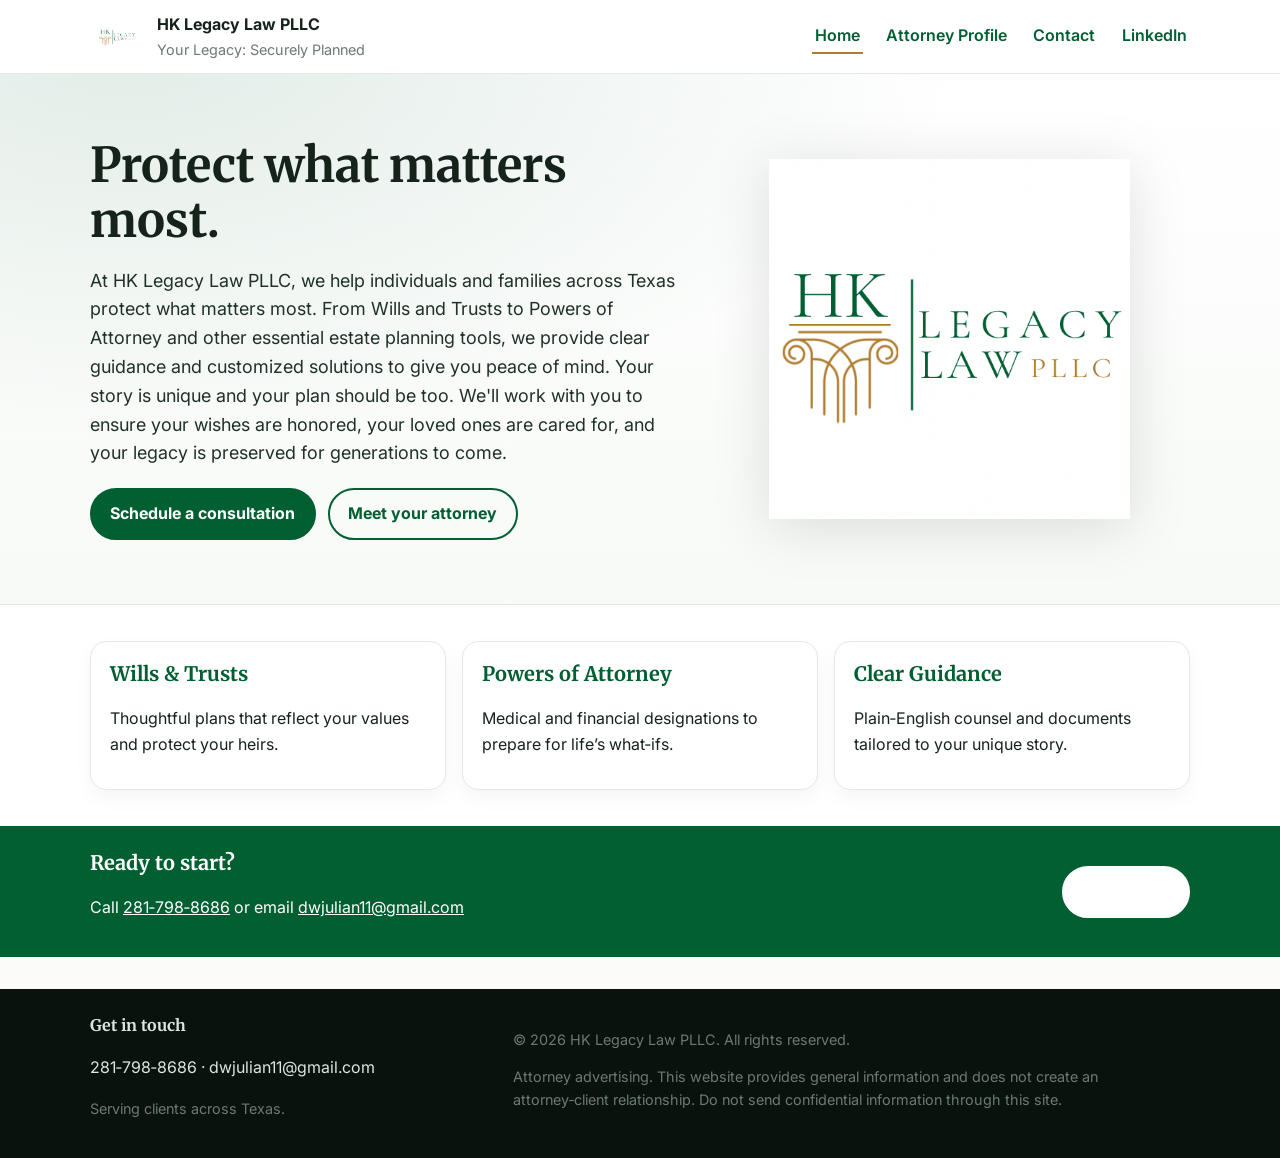
==== index.html @ 1522d6ad "Initial website" ====
<!DOCTYPE html>
<html lang="en">
<head>
  <meta charset="utf-8" />
  <meta name="viewport" content="width=device-width, initial-scale=1" />
  <title>HK Legacy Law PLLC · Estate Planning in Texas</title>
  <meta name="description" content="Estate planning attorney in Texas." />
  <link rel="icon" type="image/png" href="assets/hk-green-letters.png" />
  <link rel="preconnect" href="https://fonts.googleapis.com">
  <link rel="preconnect" href="https://fonts.gstatic.com" crossorigin>
  <link href="https://fonts.googleapis.com/css2?family=Inter:wght@300;400;600;700&family=Merriweather:wght@300;400;700&display=swap" rel="stylesheet">
  <link rel="stylesheet" href="css/style.css" />
  <meta property="og:title" content="HK Legacy Law PLLC · Estate Planning in Texas" />
  <meta property="og:description" content="Estate planning attorney in Texas." />
  <meta property="og:type" content="website" />
  <meta property="og:url" content="/index.html" />
  <meta property="og:image" content="assets/hk-green-letters.png" />
</head>
<body>
<div class="site-wrap">

<header class="site-header">
  <div class="container header-inner">
    <a href="index.html" class="brand">
      <img src="assets/hk-green-letters.png" alt="HK Legacy Law logo" class="logo"/>
      <div class="brand-text">
        <span class="firm">HK Legacy Law PLLC</span>
        <span class="tagline">Your Legacy: Securely Planned</span>
      </div>
    </a>
    <nav aria-label="Primary">
      <a href="index.html" class="nav-link active">Home</a>
      <a href="attorney.html" class="nav-link ">Attorney Profile</a>
      <a href="contact.html" class="nav-link ">Contact</a>
      <a href="https://www.linkedin.com/company/hk-legacy-law-pllc" target="_blank" rel="noopener" class="nav-link">LinkedIn</a>
    </nav>
  </div>
</header>

<main id="content">
  <section class="hero">
    <div class="container hero-inner">
      <div class="hero-copy">
        <h1>Protect what matters most.</h1>
        <p class="lead">At HK Legacy Law PLLC, we help individuals and families across Texas protect what matters most. From Wills and Trusts to Powers of Attorney and other essential estate planning tools, we provide clear guidance and customized solutions to give you peace of mind. Your story is unique and your plan should be too. We'll work with you to ensure your wishes are honored, your loved ones are cared for, and your legacy is preserved for generations to come.</p>
        <div class="cta-row">
          <a class="btn btn-primary" href="contact.html">Schedule a consultation</a>
          <a class="btn btn-outline" href="attorney.html">Meet your attorney</a>
        </div>
      </div>
      <div class="hero-art" role="img" aria-label="HK Legacy Law logo motif">
        <img src="assets/hk-green-on-white.png" alt="HK logo artwork" />
      </div>
    </div>
  </section>

  <section class="split">
    <div class="container split-inner">
      <div class="card">
        <h3>Wills &amp; Trusts</h3>
        <p>Thoughtful plans that reflect your values and protect your heirs.</p>
      </div>
      <div class="card">
        <h3>Powers of Attorney</h3>
        <p>Medical and financial designations to prepare for life’s what‑ifs.</p>
      </div>
      <div class="card">
        <h3>Clear Guidance</h3>
        <p>Plain‑English counsel and documents tailored to your unique story.</p>
      </div>
    </div>
  </section>

  <section class="contact-bar">
    <div class="container contact-bar-inner">
      <div>
        <h3>Ready to start?</h3>
        <p>Call <a href="tel:+12817988686">281‑798‑8686</a> or email <a href="mailto:dwjulian11@gmail.com">dwjulian11@gmail.com</a></p>
      </div>
      <a class="btn btn-light" href="contact.html" aria-label="Go to contact page">Contact Us</a>
    </div>
  </section>
</main>

<footer class="site-footer">
  <div class="container footer-inner">
    <div class="footer-contact">
      <h4>Get in touch</h4>
      <p><a href="tel:+12817988686">281‑798‑8686</a> &middot; <a href="mailto:dwjulian11@gmail.com">dwjulian11@gmail.com</a></p>
      <p class="small">Serving clients across Texas.</p>
    </div>
    <div class="footer-legal small">
      <p>© <span id="year"></span> HK Legacy Law PLLC. All rights reserved.</p>
      <p>Attorney advertising. This website provides general information and does not create an attorney‑client relationship. Do not send confidential information through this site.</p>
    </div>
  </div>
</footer>
<script src="js/main.js"></script>
</div><!-- /.site-wrap -->
</body>
</html>
---- css/style.css ----
:root{
  --green:#015F32;
  --gold:#B07B2C;
  --dark:#0c1512;
  --ink:#15231a;
  --muted:#6b7b70;
  --bg:#fbfbf9;
  --paper:#ffffff;
  --border:#e5e9e6;
}
*{box-sizing:border-box}
html,body{height:100%}
body{
  margin:0; font-family:Inter,system-ui,-apple-system,Segoe UI,Roboto,'Helvetica Neue',Arial,'Noto Sans',sans-serif;
  background:var(--bg); color:var(--ink); line-height:1.6;
}
h1,h2,h3,h4{font-family:Merriweather, Georgia, serif; margin:0 0 .5rem}
h1{font-size:clamp(2rem, 3vw + 1rem, 3rem); line-height:1.15}
h2{font-size:clamp(1.5rem, 2vw + .75rem, 2.25rem)}
h3{font-size:1.25rem}
.lead{font-size:1.125rem; color:#203126}
.small{font-size:.9rem; color:var(--muted)}
a{color:var(--green); text-decoration:none}
a:hover{text-decoration:underline}
.container{width:min(1100px, 92vw); margin-inline:auto;}

.site-header{
  position:sticky; top:0; z-index:1000;
  background:rgba(255,255,255,.92); backdrop-filter:saturate(150%) blur(8px);
  border-bottom:1px solid var(--border);
}
.header-inner{
  display:flex; align-items:center; justify-content:space-between; padding:.6rem 0;
}
.brand{display:flex; align-items:center; gap:.8rem; text-decoration:none}
.logo{width:54px; height:54px; object-fit:contain}
.brand-text .firm{display:block; font-weight:700; color:var(--ink)}
.brand-text .tagline{display:block; font-size:.9rem; color:var(--muted)}
nav .nav-link{margin-left:1rem; padding:.4rem .2rem; border-bottom:2px solid transparent; font-weight:600}
nav .nav-link.active, nav .nav-link:hover{border-color:var(--gold); text-decoration:none}

.hero{
  background: radial-gradient(1200px 600px at 10% -10%, rgba(1,95,50,.12), transparent 70%), linear-gradient(to bottom, #fff, #f7faf7);
  border-bottom:1px solid var(--border);
}
.hero-inner{display:grid; grid-template-columns:1.1fr .9fr; gap:2rem; padding:clamp(2rem, 4vw + 1rem, 4rem) 0}
.hero-copy .cta-row{margin-top:1.25rem; display:flex; flex-wrap:wrap; gap:.75rem}
.hero-art{display:flex; align-items:center; justify-content:center}
.hero-art img{width:min(460px, 75%); height:auto; filter:drop-shadow(0 8px 28px rgba(0,0,0,.12))}

.split{background:var(--paper)}
.split-inner{display:grid; grid-template-columns:repeat(3,1fr); gap:1rem; padding:2.25rem 0}
.card{background:var(--paper); border:1px solid var(--border); border-radius:16px; padding:1rem 1.2rem; box-shadow:0 8px 20px rgba(10,30,20,.04)}
.card h3{color:var(--green); margin-bottom:.25rem}

.contact-bar{background:var(--green); color:#fff}
.contact-bar a{color:#fff; text-decoration:underline}
.contact-bar-inner{display:flex; align-items:center; justify-content:space-between; gap:1rem; padding:1.3rem 0}
.btn{
  display:inline-flex; align-items:center; justify-content:center; gap:.5rem;
  border-radius:999px; padding:.7rem 1.15rem; font-weight:700; border:2px solid transparent;
  cursor:pointer; text-decoration:none; transition:transform .04s ease, filter .2s ease, background .2s ease;
}
.btn:hover{transform:translateY(-1px); text-decoration:none}
.btn:active{transform:translateY(0)}
.btn-primary{background:var(--green); color:#fff; border-color:var(--green)}
.btn-primary:hover{filter:brightness(1.03)}
.btn-outline{background:transparent; color:var(--green); border-color:var(--green)}
.btn-outline:hover{background:rgba(1,95,50,.06)}
.btn-light{background:#fff; color:var(--green); border-color:#fff}

.site-footer{background:#0a120e; color:#dbe6df; margin-top:2rem}
.footer-inner{display:grid; grid-template-columns: 1.2fr 2fr; gap:1rem; padding:1.5rem 0}
.site-footer a{color:#dbe6df}

.profile-hero{background:var(--paper); border-bottom:1px solid var(--border)}
.profile-hero-inner{display:grid; grid-template-columns:.9fr 1.1fr; gap:2rem; padding:2rem 0}
.photo-wrap{display:flex; align-items:center; justify-content:center}
.photo-wrap img{width:min(380px, 80%); height:auto; border-radius:18px; box-shadow:0 16px 40px rgba(10,30,20,.12)}
.profile-header .name{color:var(--green); margin-top:.4rem}

.profile-grid .grid-inner{display:grid; grid-template-columns:repeat(2,1fr); gap:1rem; padding:1.5rem 0}
.panel{background:var(--paper); border:1px solid var(--border); border-radius:16px; padding:1rem 1.25rem}
ul.clean{padding-left:1.1rem}
ul.clean li{margin:.4rem 0}

.contact-hero{background:var(--paper); border-bottom:1px solid var(--border)}
.contact-hero-inner{padding:1.5rem 0}
.contact-inner{display:grid; grid-template-columns:1fr 1.3fr; gap:1rem; padding:1.5rem 0}
.contact-card{background:var(--paper); border:1px solid var(--border); border-radius:16px; padding:1rem 1.25rem}

.contact-form{background:var(--paper); border:1px solid var(--border); border-radius:16px; padding:1rem 1.25rem}
.field{display:flex; flex-direction:column; margin:.65rem 0}
.field label{font-weight:700; margin-bottom:.25rem}
.field input, .field textarea{
  width:100%; border:1px solid var(--border); border-radius:10px; padding:.7rem .8rem; font-size:1rem; background:#fff
}
.field input:focus, .field textarea:focus{outline:2px solid rgba(1,95,50,.2); border-color:var(--green)}
.field.check{flex-direction:row; align-items:flex-start; gap:.6rem}
.field.check input{width:auto; margin-top:.35rem}

@media (max-width: 900px){
  .hero-inner, .profile-hero-inner, .contact-inner{grid-template-columns:1fr}
  .split-inner{grid-template-columns:1fr}
  .footer-inner{grid-template-columns:1fr}
  nav .nav-link{margin-left:.6rem}
}
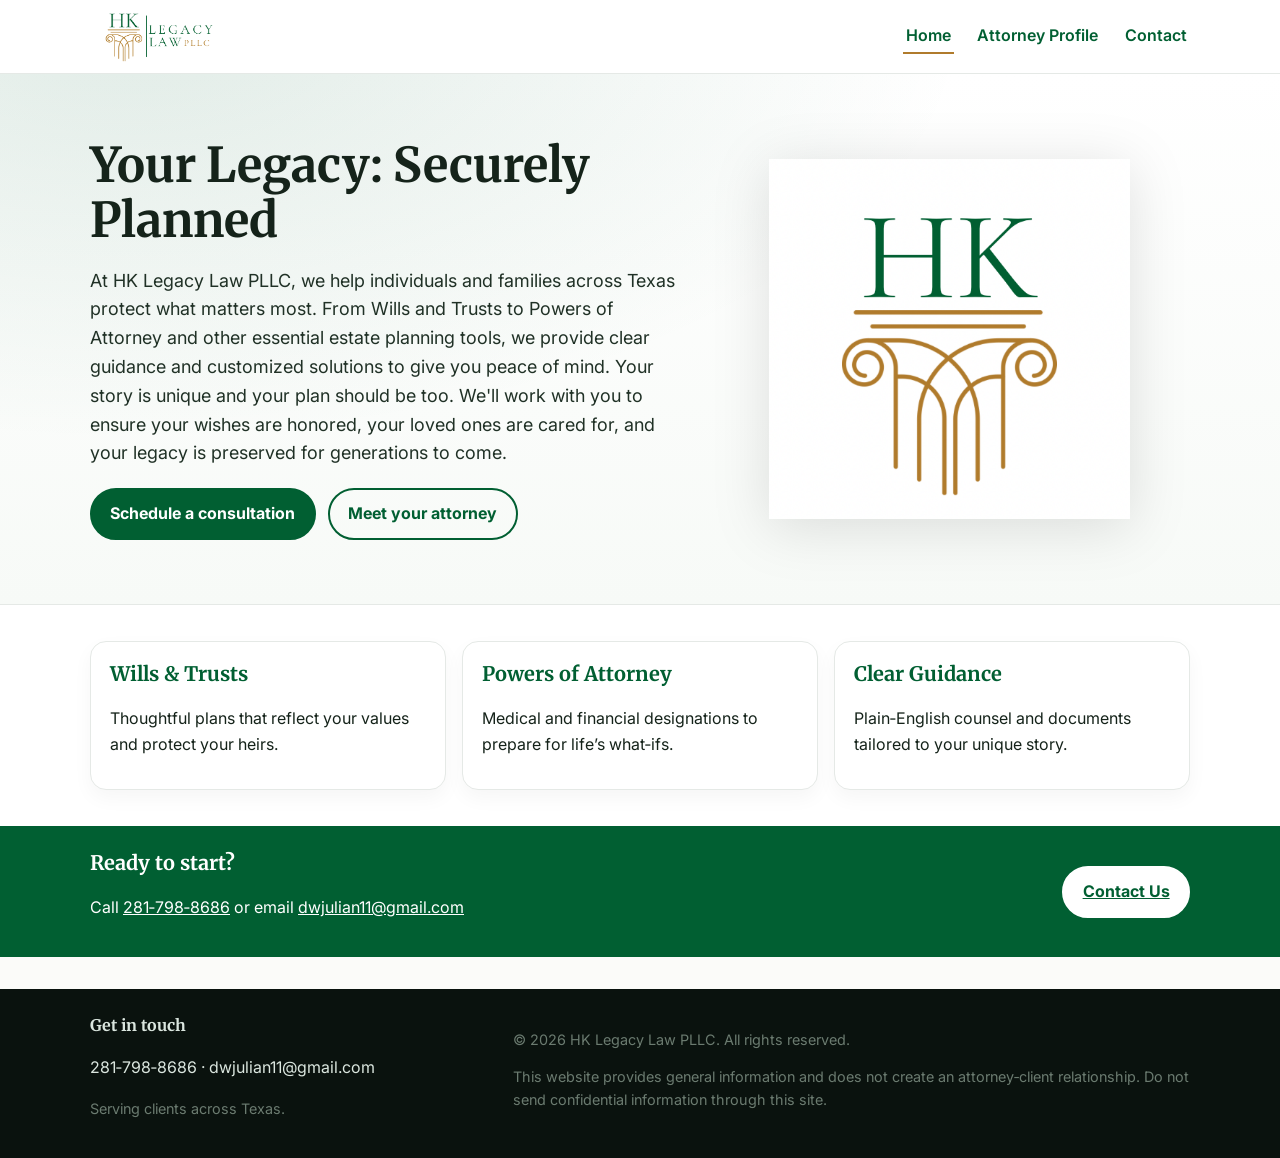
==== commit a6a77c96: "Style updates" ====
--- a/index.html
+++ b/index.html
@@ -23,16 +23,11 @@
   <div class="container header-inner">
     <a href="index.html" class="brand">
       <img src="assets/hk-green-letters.png" alt="HK Legacy Law logo" class="logo"/>
-      <div class="brand-text">
-        <span class="firm">HK Legacy Law PLLC</span>
-        <span class="tagline">Your Legacy: Securely Planned</span>
-      </div>
     </a>
     <nav aria-label="Primary">
       <a href="index.html" class="nav-link active">Home</a>
       <a href="attorney.html" class="nav-link ">Attorney Profile</a>
       <a href="contact.html" class="nav-link ">Contact</a>
-      <a href="https://www.linkedin.com/company/hk-legacy-law-pllc" target="_blank" rel="noopener" class="nav-link">LinkedIn</a>
     </nav>
   </div>
 </header>
@@ -41,7 +36,7 @@
   <section class="hero">
     <div class="container hero-inner">
       <div class="hero-copy">
-        <h1>Protect what matters most.</h1>
+        <h1>Your Legacy: Securely Planned</h1>
         <p class="lead">At HK Legacy Law PLLC, we help individuals and families across Texas protect what matters most. From Wills and Trusts to Powers of Attorney and other essential estate planning tools, we provide clear guidance and customized solutions to give you peace of mind. Your story is unique and your plan should be too. We'll work with you to ensure your wishes are honored, your loved ones are cared for, and your legacy is preserved for generations to come.</p>
         <div class="cta-row">
           <a class="btn btn-primary" href="contact.html">Schedule a consultation</a>
@@ -49,7 +44,7 @@
         </div>
       </div>
       <div class="hero-art" role="img" aria-label="HK Legacy Law logo motif">
-        <img src="assets/hk-green-on-white.png" alt="HK logo artwork" />
+        <img src="assets/big-hk-white.png" alt="HK logo artwork" />
       </div>
     </div>
   </section>
@@ -91,7 +86,7 @@
     </div>
     <div class="footer-legal small">
       <p>© <span id="year"></span> HK Legacy Law PLLC. All rights reserved.</p>
-      <p>Attorney advertising. This website provides general information and does not create an attorney‑client relationship. Do not send confidential information through this site.</p>
+      <p>This website provides general information and does not create an attorney‑client relationship. Do not send confidential information through this site.</p>
     </div>
   </div>
 </footer>
--- a/css/style.css
+++ b/css/style.css
@@ -34,7 +34,7 @@
   display:flex; align-items:center; justify-content:space-between; padding:.6rem 0;
 }
 .brand{display:flex; align-items:center; gap:.8rem; text-decoration:none}
-.logo{width:54px; height:54px; object-fit:contain}
+.logo{height:54px; object-fit:contain}
 .brand-text .firm{display:block; font-weight:700; color:var(--ink)}
 .brand-text .tagline{display:block; font-size:.9rem; color:var(--muted)}
 nav .nav-link{margin-left:1rem; padding:.4rem .2rem; border-bottom:2px solid transparent; font-weight:600}
@@ -68,7 +68,7 @@
 .btn-primary:hover{filter:brightness(1.03)}
 .btn-outline{background:transparent; color:var(--green); border-color:var(--green)}
 .btn-outline:hover{background:rgba(1,95,50,.06)}
-.btn-light{background:#fff; color:var(--green); border-color:#fff}
+.btn-light{background:#fff; color:var(--green) !important; border-color:#fff}
 
 .site-footer{background:#0a120e; color:#dbe6df; margin-top:2rem}
 .footer-inner{display:grid; grid-template-columns: 1.2fr 2fr; gap:1rem; padding:1.5rem 0}
@@ -87,8 +87,8 @@
 
 .contact-hero{background:var(--paper); border-bottom:1px solid var(--border)}
 .contact-hero-inner{padding:1.5rem 0}
-.contact-inner{display:grid; grid-template-columns:1fr 1.3fr; gap:1rem; padding:1.5rem 0}
-.contact-card{background:var(--paper); border:1px solid var(--border); border-radius:16px; padding:1rem 1.25rem}
+.contact-inner{margin: auto; max-width: 600px;}
+
 
 .contact-form{background:var(--paper); border:1px solid var(--border); border-radius:16px; padding:1rem 1.25rem}
 .field{display:flex; flex-direction:column; margin:.65rem 0}
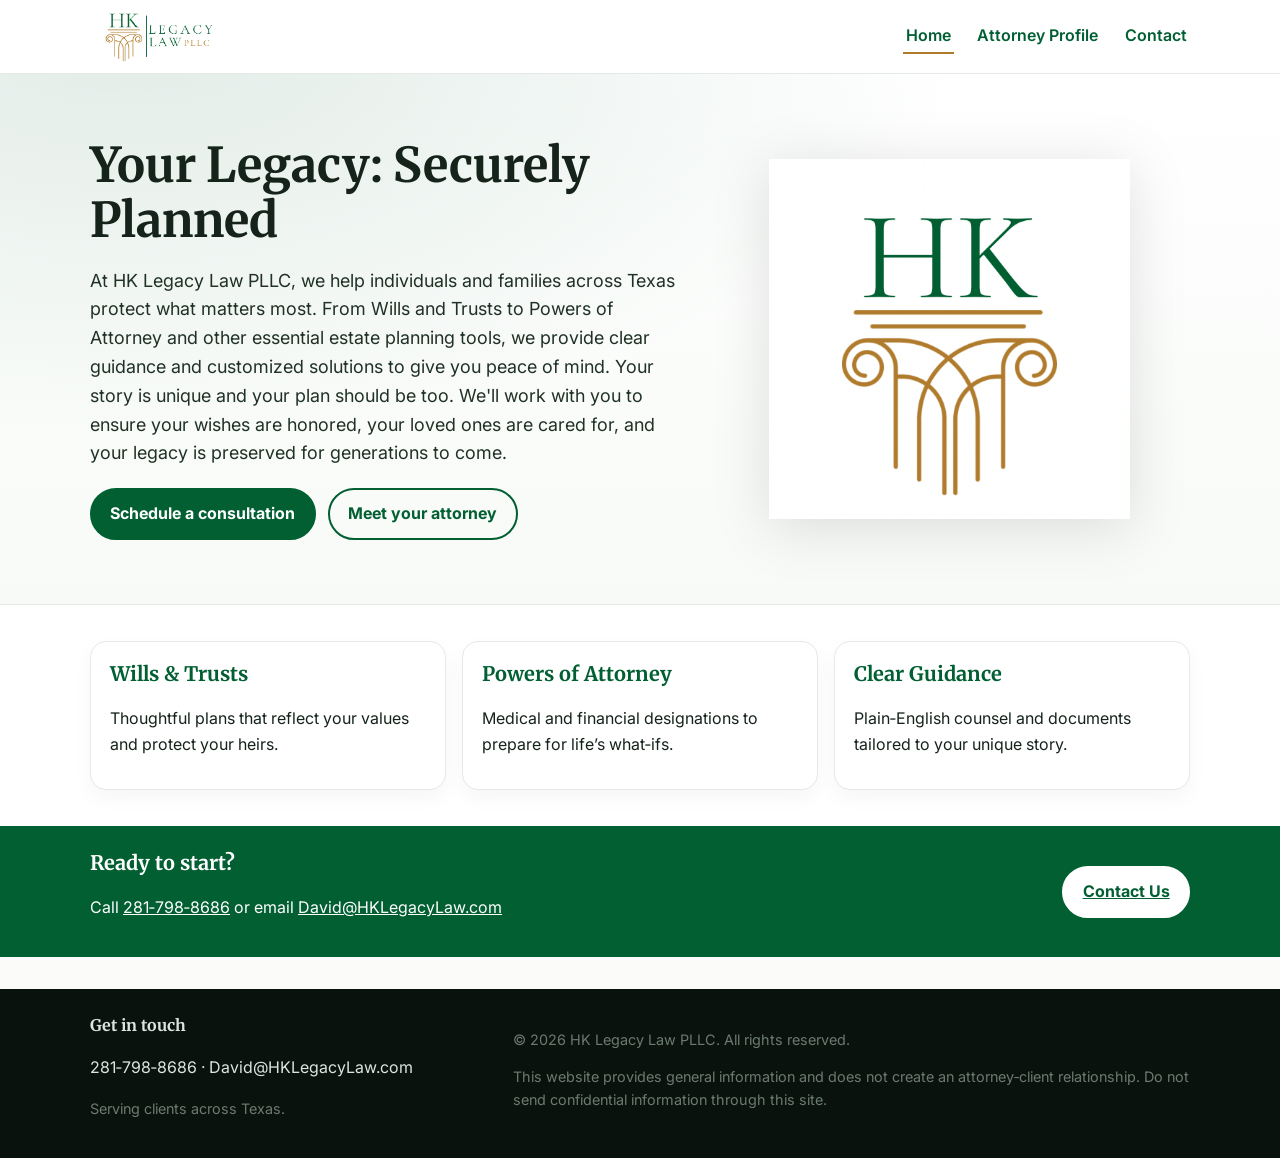
==== commit 764b9bdc: "Update email and experiences" ====
--- a/index.html
+++ b/index.html
@@ -70,7 +70,7 @@
     <div class="container contact-bar-inner">
       <div>
         <h3>Ready to start?</h3>
-        <p>Call <a href="tel:+12817988686">281‑798‑8686</a> or email <a href="mailto:dwjulian11@gmail.com">dwjulian11@gmail.com</a></p>
+        <p>Call <a href="tel:+12817988686">281‑798‑8686</a> or email <a href="mailto:David@HKLegacyLaw.com">David@HKLegacyLaw.com</a></p>
       </div>
       <a class="btn btn-light" href="contact.html" aria-label="Go to contact page">Contact Us</a>
     </div>
@@ -81,7 +81,7 @@
   <div class="container footer-inner">
     <div class="footer-contact">
       <h4>Get in touch</h4>
-      <p><a href="tel:+12817988686">281‑798‑8686</a> &middot; <a href="mailto:dwjulian11@gmail.com">dwjulian11@gmail.com</a></p>
+      <p><a href="tel:+12817988686">281‑798‑8686</a> &middot; <a href="mailto:David@HKLegacyLaw.com">David@HKLegacyLaw.com</a></p>
       <p class="small">Serving clients across Texas.</p>
     </div>
     <div class="footer-legal small">
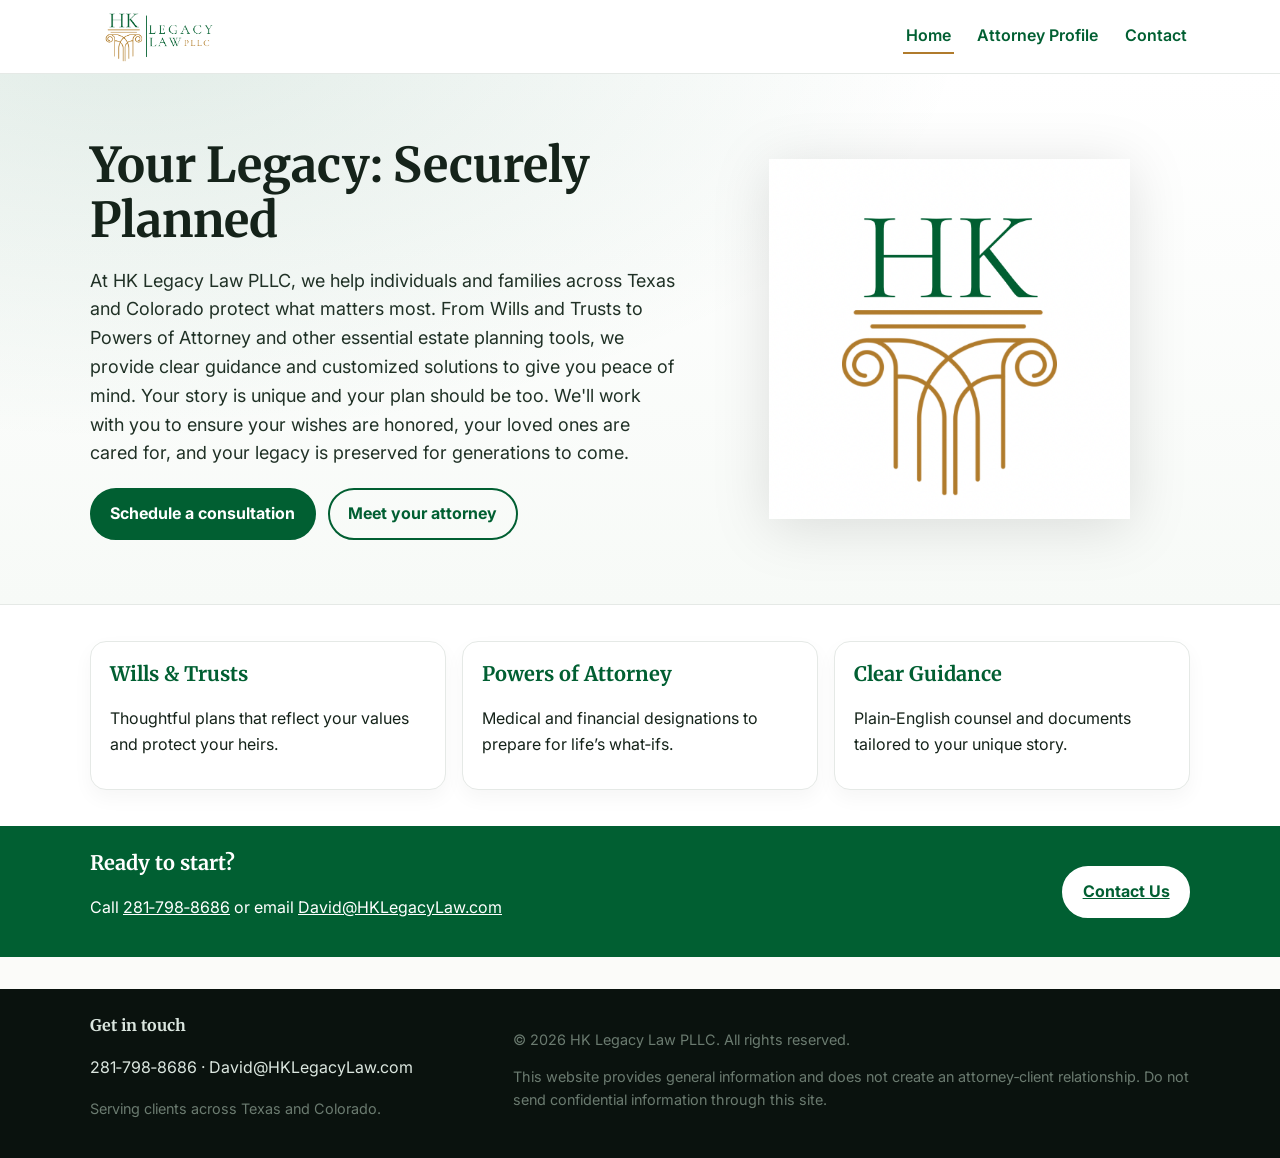
==== commit fde59364: "Add Colorado to practice areas and credentials David Julian now works in Colorado as well as Texas. " ====
--- a/index.html
+++ b/index.html
@@ -3,15 +3,15 @@
 <head>
   <meta charset="utf-8" />
   <meta name="viewport" content="width=device-width, initial-scale=1" />
-  <title>HK Legacy Law PLLC · Estate Planning in Texas</title>
-  <meta name="description" content="Estate planning attorney in Texas." />
+  <title>HK Legacy Law PLLC · Estate Planning in Texas and Colorado</title>
+  <meta name="description" content="Estate planning attorney in Texas and Colorado." />
   <link rel="icon" type="image/png" href="assets/hk-green-letters.png" />
   <link rel="preconnect" href="https://fonts.googleapis.com">
   <link rel="preconnect" href="https://fonts.gstatic.com" crossorigin>
   <link href="https://fonts.googleapis.com/css2?family=Inter:wght@300;400;600;700&family=Merriweather:wght@300;400;700&display=swap" rel="stylesheet">
   <link rel="stylesheet" href="css/style.css" />
-  <meta property="og:title" content="HK Legacy Law PLLC · Estate Planning in Texas" />
-  <meta property="og:description" content="Estate planning attorney in Texas." />
+  <meta property="og:title" content="HK Legacy Law PLLC · Estate Planning in Texas and Colorado" />
+  <meta property="og:description" content="Estate planning attorney in Texas and Colorado." />
   <meta property="og:type" content="website" />
   <meta property="og:url" content="/index.html" />
   <meta property="og:image" content="assets/hk-green-letters.png" />
@@ -37,7 +37,7 @@
     <div class="container hero-inner">
       <div class="hero-copy">
         <h1>Your Legacy: Securely Planned</h1>
-        <p class="lead">At HK Legacy Law PLLC, we help individuals and families across Texas protect what matters most. From Wills and Trusts to Powers of Attorney and other essential estate planning tools, we provide clear guidance and customized solutions to give you peace of mind. Your story is unique and your plan should be too. We'll work with you to ensure your wishes are honored, your loved ones are cared for, and your legacy is preserved for generations to come.</p>
+        <p class="lead">At HK Legacy Law PLLC, we help individuals and families across Texas and Colorado protect what matters most. From Wills and Trusts to Powers of Attorney and other essential estate planning tools, we provide clear guidance and customized solutions to give you peace of mind. Your story is unique and your plan should be too. We'll work with you to ensure your wishes are honored, your loved ones are cared for, and your legacy is preserved for generations to come.</p>
         <div class="cta-row">
           <a class="btn btn-primary" href="contact.html">Schedule a consultation</a>
           <a class="btn btn-outline" href="attorney.html">Meet your attorney</a>
@@ -82,7 +82,7 @@
     <div class="footer-contact">
       <h4>Get in touch</h4>
       <p><a href="tel:+12817988686">281‑798‑8686</a> &middot; <a href="mailto:David@HKLegacyLaw.com">David@HKLegacyLaw.com</a></p>
-      <p class="small">Serving clients across Texas.</p>
+      <p class="small">Serving clients across Texas and Colorado.</p>
     </div>
     <div class="footer-legal small">
       <p>© <span id="year"></span> HK Legacy Law PLLC. All rights reserved.</p>
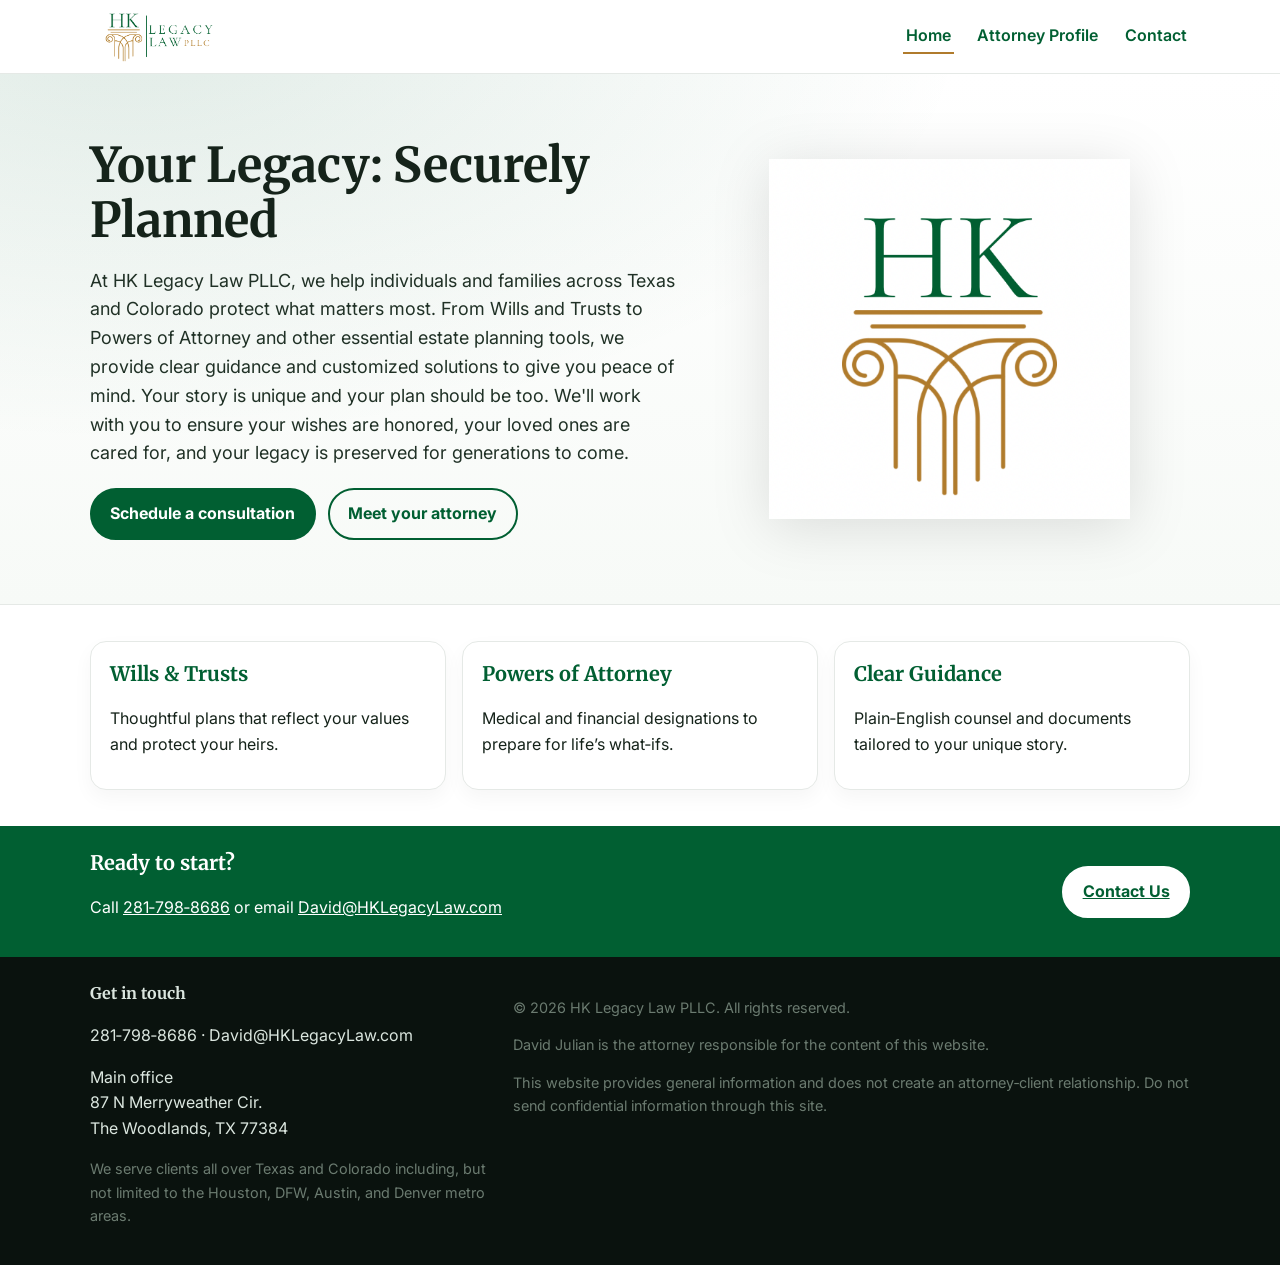
==== commit 632860cf: "Add Texas Bar advertising disclosures to homepage Add main office address, service-area statement, a" ====
--- a/index.html
+++ b/index.html
@@ -82,10 +82,16 @@
     <div class="footer-contact">
       <h4>Get in touch</h4>
       <p><a href="tel:+12817988686">281‑798‑8686</a> &middot; <a href="mailto:David@HKLegacyLaw.com">David@HKLegacyLaw.com</a></p>
-      <p class="small">Serving clients across Texas and Colorado.</p>
+      <address>
+        Main office<br>
+        87 N Merryweather Cir.<br>
+        The Woodlands, TX 77384
+      </address>
+      <p class="small">We serve clients all over Texas and Colorado including, but not limited to the Houston, DFW, Austin, and Denver metro areas.</p>
     </div>
     <div class="footer-legal small">
       <p>© <span id="year"></span> HK Legacy Law PLLC. All rights reserved.</p>
+      <p>David Julian is the attorney responsible for the content of this website.</p>
       <p>This website provides general information and does not create an attorney‑client relationship. Do not send confidential information through this site.</p>
     </div>
   </div>
--- a/css/style.css
+++ b/css/style.css
@@ -71,8 +71,10 @@
 .btn-light{background:#fff; color:var(--green) !important; border-color:#fff}
 
 .site-footer{background:#0a120e; color:#dbe6df; margin-top:2rem}
+main:has(> .contact-bar:last-child) + .site-footer{margin-top:0}
 .footer-inner{display:grid; grid-template-columns: 1.2fr 2fr; gap:1rem; padding:1.5rem 0}
 .site-footer a{color:#dbe6df}
+.site-footer address{font-style:normal; margin:1em 0}
 
 .profile-hero{background:var(--paper); border-bottom:1px solid var(--border)}
 .profile-hero-inner{display:grid; grid-template-columns:.9fr 1.1fr; gap:2rem; padding:2rem 0}
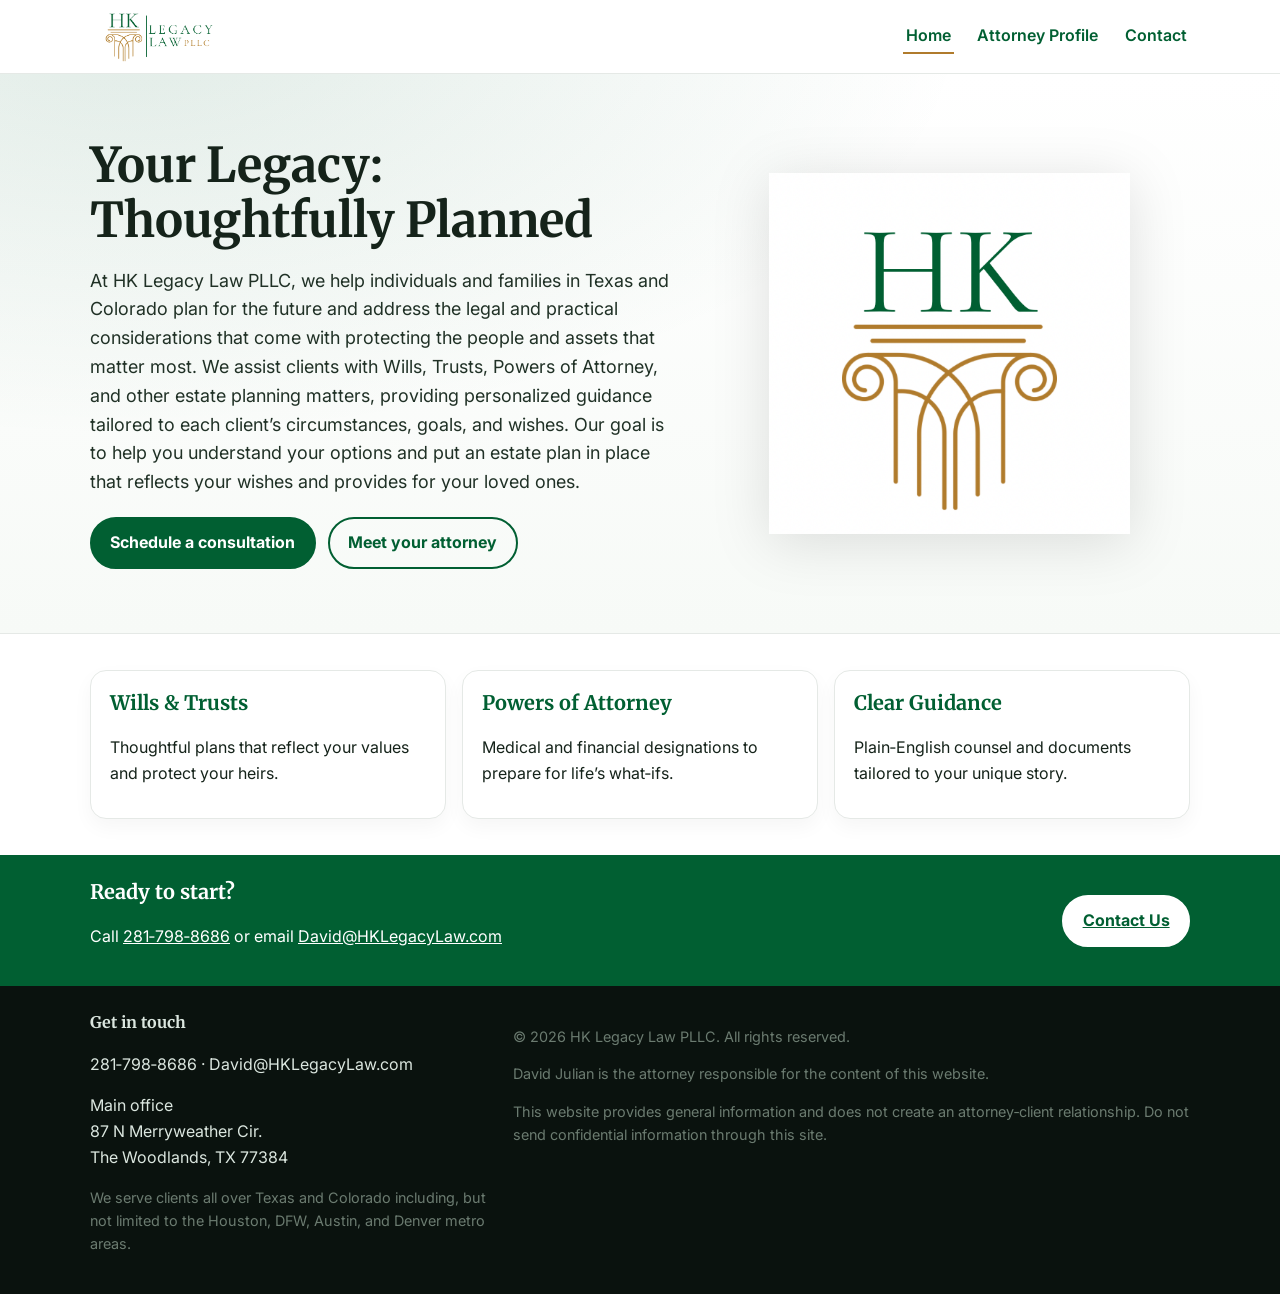
==== commit 9d1e18fa: "Revise homepage tagline and intro to avoid over-promising Replace "Securely Planned" tagline and int" ====
--- a/index.html
+++ b/index.html
@@ -36,8 +36,8 @@
   <section class="hero">
     <div class="container hero-inner">
       <div class="hero-copy">
-        <h1>Your Legacy: Securely Planned</h1>
-        <p class="lead">At HK Legacy Law PLLC, we help individuals and families across Texas and Colorado protect what matters most. From Wills and Trusts to Powers of Attorney and other essential estate planning tools, we provide clear guidance and customized solutions to give you peace of mind. Your story is unique and your plan should be too. We'll work with you to ensure your wishes are honored, your loved ones are cared for, and your legacy is preserved for generations to come.</p>
+        <h1>Your Legacy: Thoughtfully Planned</h1>
+        <p class="lead">At HK Legacy Law PLLC, we help individuals and families in Texas and Colorado plan for the future and address the legal and practical considerations that come with protecting the people and assets that matter most. We assist clients with Wills, Trusts, Powers of Attorney, and other estate planning matters, providing personalized guidance tailored to each client’s circumstances, goals, and wishes. Our goal is to help you understand your options and put an estate plan in place that reflects your wishes and provides for your loved ones.</p>
         <div class="cta-row">
           <a class="btn btn-primary" href="contact.html">Schedule a consultation</a>
           <a class="btn btn-outline" href="attorney.html">Meet your attorney</a>
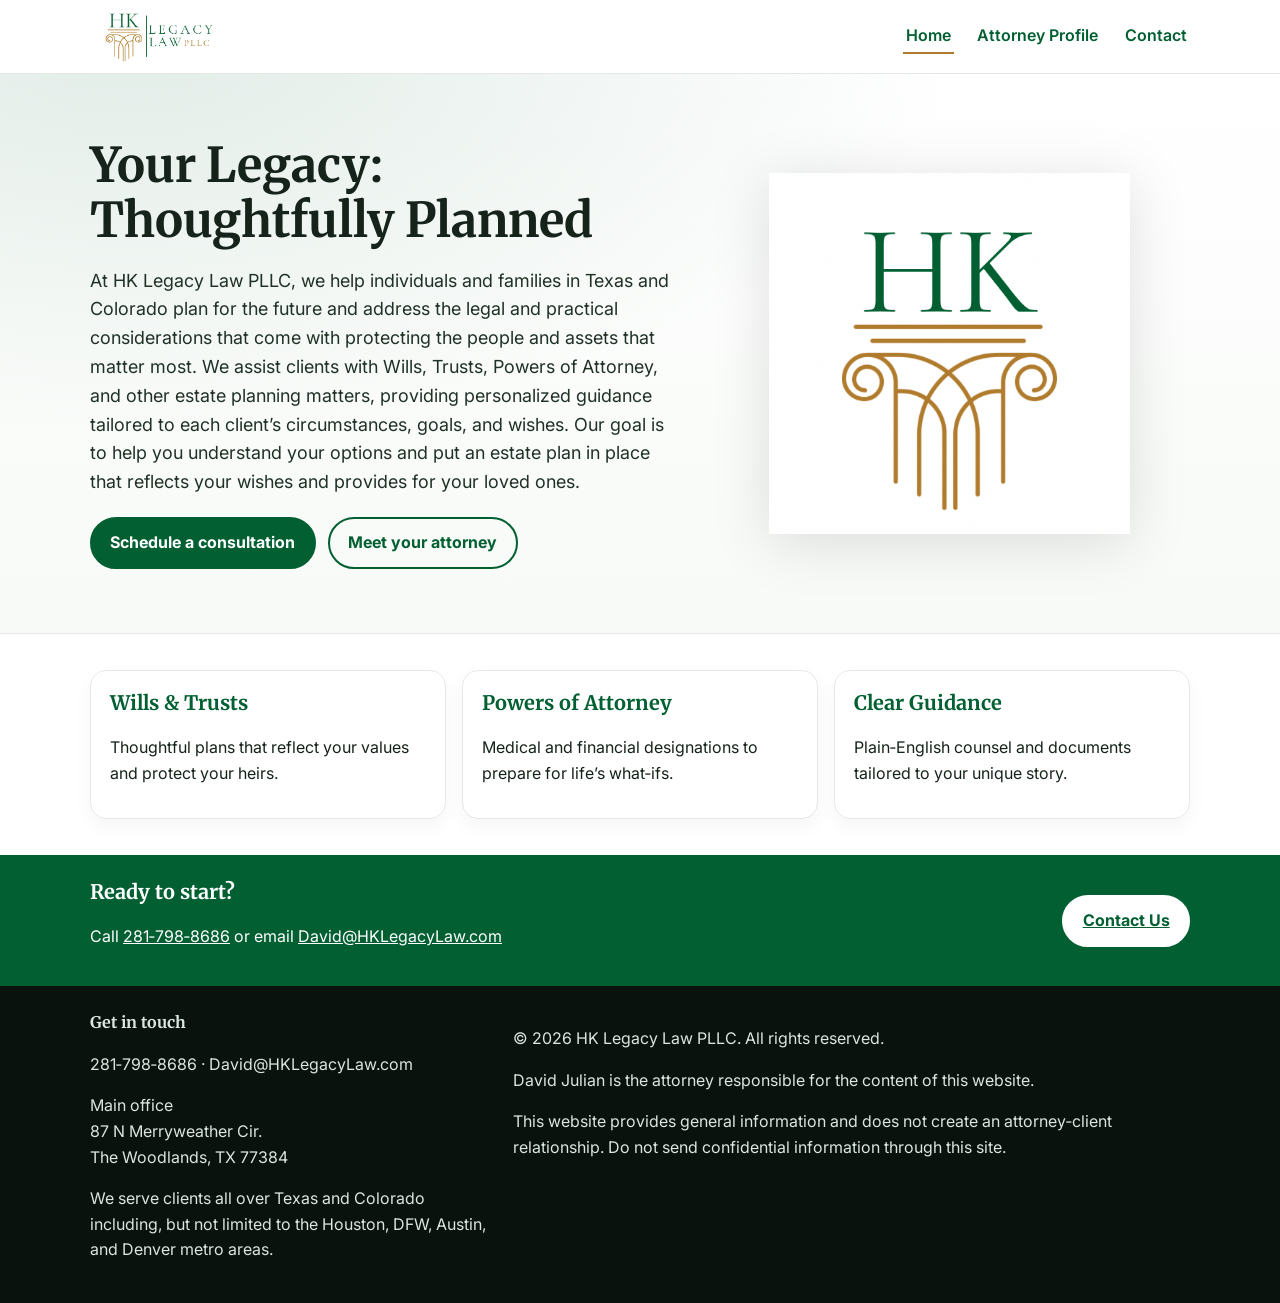
==== commit 057839e3: "Match footer text size and color to office address Remove the small/muted styling from footer text o" ====
--- a/index.html
+++ b/index.html
@@ -87,9 +87,9 @@
         87 N Merryweather Cir.<br>
         The Woodlands, TX 77384
       </address>
-      <p class="small">We serve clients all over Texas and Colorado including, but not limited to the Houston, DFW, Austin, and Denver metro areas.</p>
+      <p>We serve clients all over Texas and Colorado including, but not limited to the Houston, DFW, Austin, and Denver metro areas.</p>
     </div>
-    <div class="footer-legal small">
+    <div class="footer-legal">
       <p>© <span id="year"></span> HK Legacy Law PLLC. All rights reserved.</p>
       <p>David Julian is the attorney responsible for the content of this website.</p>
       <p>This website provides general information and does not create an attorney‑client relationship. Do not send confidential information through this site.</p>
